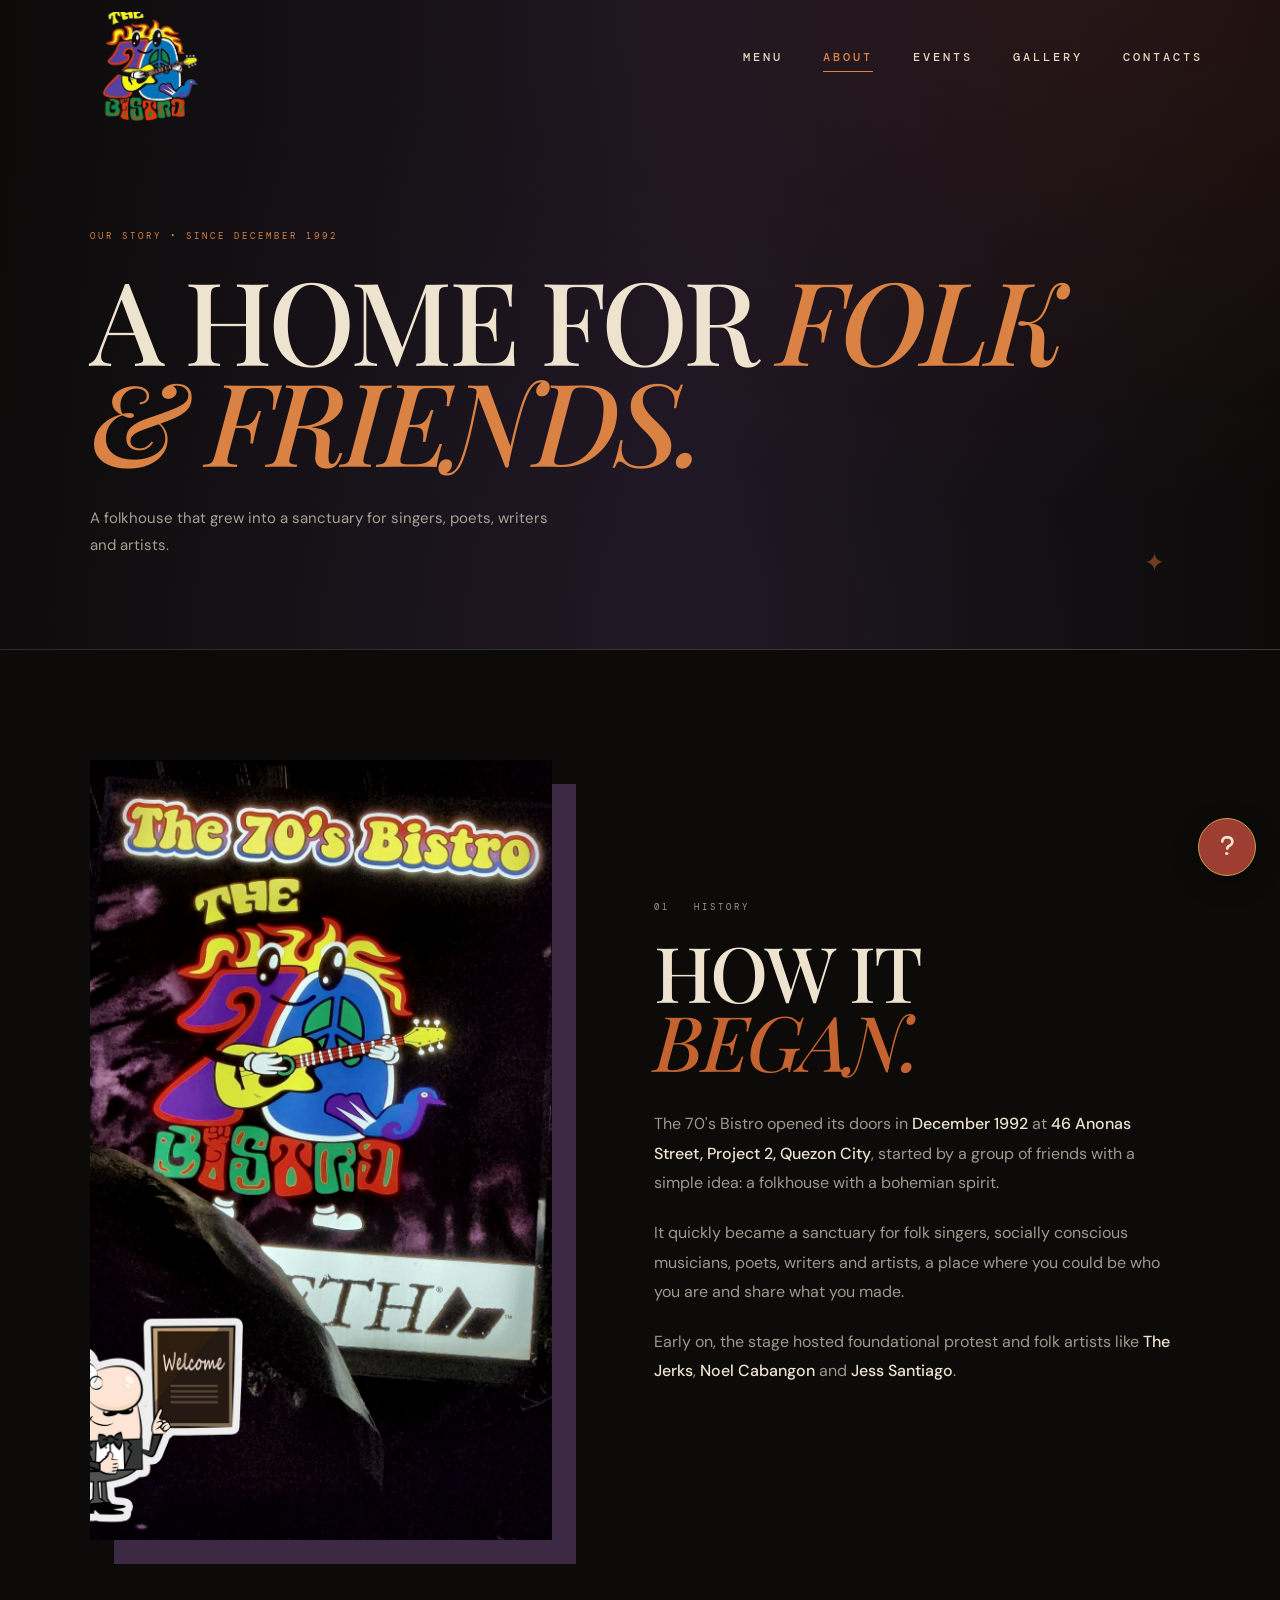
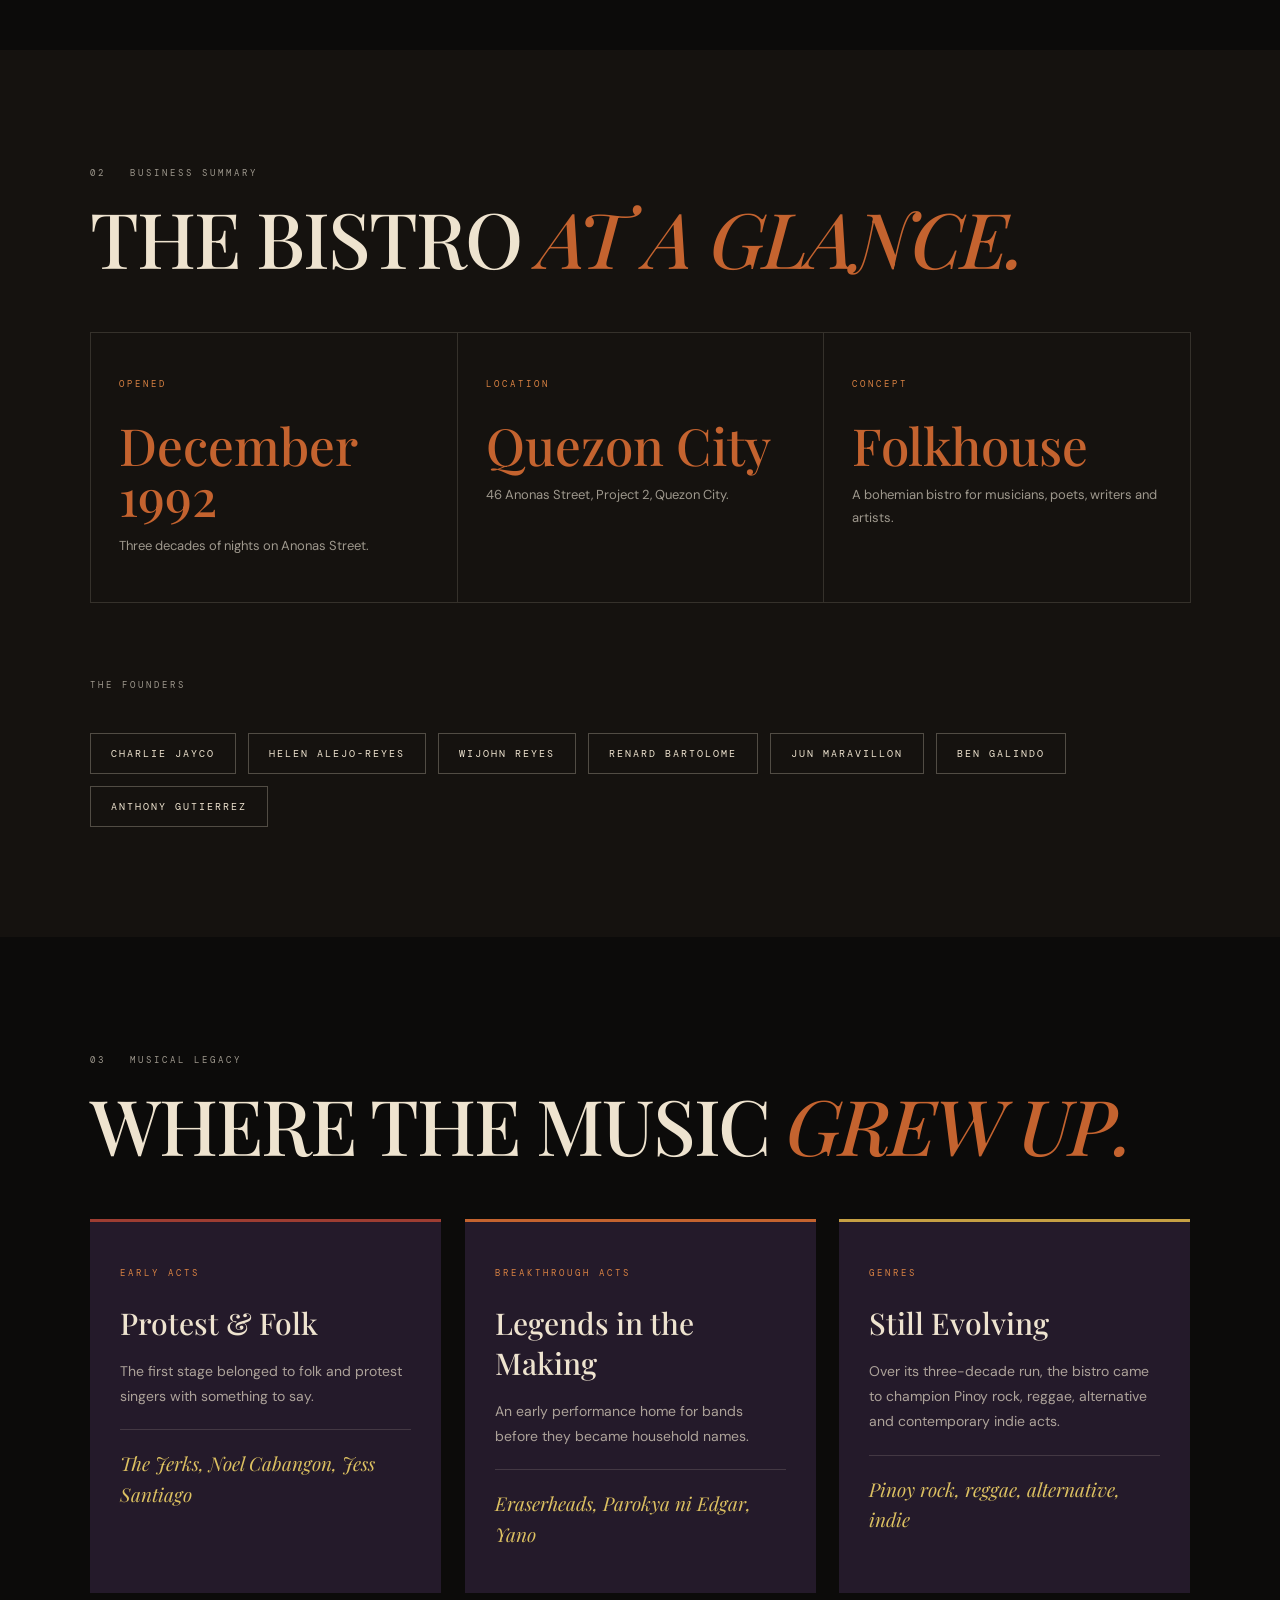
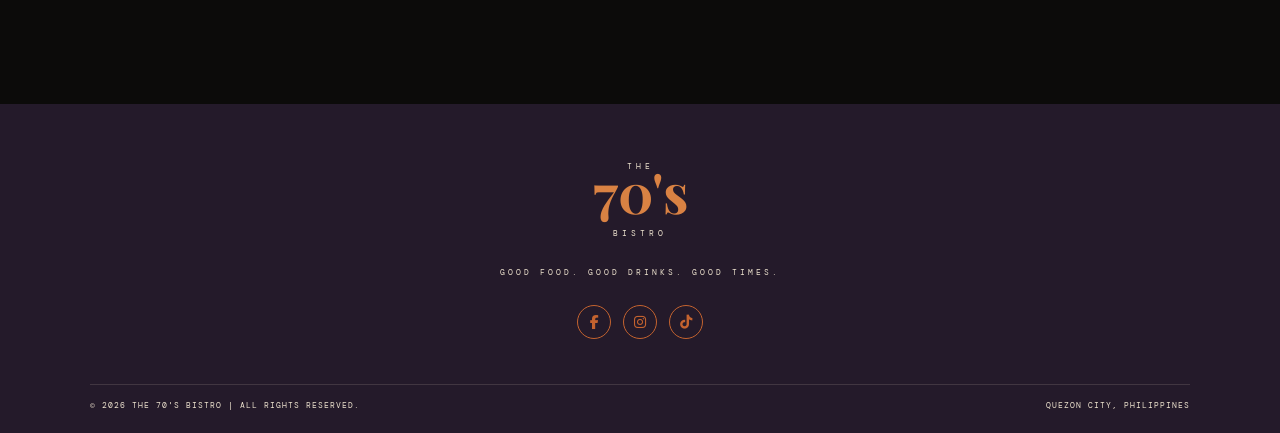
==== pages/about.html @ fbc9acb8 "Add files via upload" ====
<!DOCTYPE html>
<html lang="en">

<head>
    <meta charset="UTF-8">
    <meta name="viewport" content="width=device-width, initial-scale=1.0">
    <link rel="icon" type="image/png" href="../assets/images/tab%20image/logo%20no%20bg.png">
    <title>About | The 70's Bistro</title>
    <link rel="preconnect" href="https://fonts.googleapis.com">
    <link rel="preconnect" href="https://fonts.gstatic.com" crossorigin>
    <link
        href="https://fonts.googleapis.com/css2?family=DM+Mono:wght@400;500&family=DM+Sans:wght@400;500;600;700&family=Playfair+Display:ital,wght@0,500;0,600;0,700;1,500;1,600;1,700&display=swap"
        rel="stylesheet">
    <link rel="stylesheet" href="https://cdnjs.cloudflare.com/ajax/libs/font-awesome/6.5.2/css/all.min.css">
    <link rel="stylesheet" href="../assets/css/index.css">
    <link rel="stylesheet" href="../assets/css/inner-pages.css">
    <link rel="stylesheet" href="../assets/css/about.css">
    <link rel="stylesheet" href="../assets/css/faq.css">
    <script src="../assets/js/content.js" defer></script>
    <script src="../assets/js/site-data.js" defer></script>
    <script src="../assets/js/index.js" defer></script>
    <script src="../assets/js/faq.js" defer></script>
    <script src="../assets/js/pages.js" defer></script>
</head>

<body class="inner-page about-page">

    <header class="site-header">
        <nav class="navbar">
            <a href="../index.html" class="brand">
                <img class="brand-logo" src="../assets/images/logo/logo no bg.png" alt="The 70's Bistro">
            </a>

            <button class="mobile-menu" id="mobileMenu" aria-label="Toggle navigation" aria-expanded="false">
                <span></span><span></span><span></span>
            </button>

            <div class="nav-links" id="navLinks">
                <a href="menu.html">MENU</a>
                <a href="about.html" class="active">ABOUT</a>
                <a href="events.html">EVENTS</a>
                <a href="gallery.html">GALLERY</a>
                <a href="contacts.html">CONTACTS</a>
            </div>
        </nav>
    </header>

    <main>

        <section class="page-hero">
            <img class="page-hero-image" src="" alt="">
            <div class="page-hero-overlay"></div>

            <p class="eyebrow">OUR STORY • SINCE DECEMBER 1992</p>
            <h1>A HOME FOR <i>FOLK &amp; FRIENDS.</i></h1>
            <p class="page-hero-text">
                A folkhouse that grew into a sanctuary for singers, poets, writers and artists.
            </p>
        </section>

        <section class="page-section">
            <div class="story">
                <div class="story-image" data-reveal>
                    <img src="../assets/images/about/abt1.jpg" alt="The 70's Bistro, Anonas Street">
                </div>
                <div class="story-text" data-reveal>
                    <span class="mono-label">01 &nbsp; HISTORY</span>
                    <h2 class="title">HOW IT <i>BEGAN.</i></h2>
                    <p>
                        The 70's Bistro opened its doors in <strong>December 1992</strong> at
                        <strong>46 Anonas Street, Project 2, Quezon City</strong>, started by a group of friends
                        with a simple idea: a folkhouse with a bohemian spirit.
                    </p>
                    <p>
                        It quickly became a sanctuary for folk singers, socially conscious musicians, poets,
                        writers and artists, a place where you could be who you are and share what you made.
                    </p>
                    <p>
                        Early on, the stage hosted foundational protest and folk artists like
                        <strong>The Jerks</strong>, <strong>Noel Cabangon</strong> and <strong>Jess Santiago</strong>.
                    </p>
                </div>
            </div>
        </section>

        <section class="page-section alt">
            <span class="mono-label">02 &nbsp; BUSINESS SUMMARY</span>
            <h2 class="title" style="margin: 22px 0 60px;" data-reveal>THE BISTRO <i>AT A GLANCE.</i></h2>

            <div class="facts" data-reveal>
                <div class="fact">
                    <span class="mono-label accent">OPENED</span>
                    <strong>December 1992</strong>
                    <span class="desc">Three decades of nights on Anonas Street.</span>
                </div>
                <div class="fact">
                    <span class="mono-label accent">LOCATION</span>
                    <strong>Quezon City</strong>
                    <span class="desc">46 Anonas Street, Project 2, Quezon City.</span>
                </div>
                <div class="fact">
                    <span class="mono-label accent">CONCEPT</span>
                    <strong>Folkhouse</strong>
                    <span class="desc">A bohemian bistro for musicians, poets, writers and artists.</span>
                </div>
            </div>

            <div data-reveal style="margin-top: 70px;">
                <span class="mono-label">THE FOUNDERS</span>
                <ul class="founders">
                    <li>Charlie Jayco</li>
                    <li>Helen Alejo-Reyes</li>
                    <li>Wijohn Reyes</li>
                    <li>Renard Bartolome</li>
                    <li>Jun Maravillon</li>
                    <li>Ben Galindo</li>
                    <li>Anthony Gutierrez</li>
                </ul>
            </div>
        </section>

        <section class="page-section">
            <span class="mono-label">03 &nbsp; MUSICAL LEGACY</span>
            <h2 class="title" style="margin-top: 22px;" data-reveal>WHERE THE MUSIC <i>GREW UP.</i></h2>

            <div class="legacy-grid">
                <article class="legacy-card" data-reveal>
                    <span class="mono-label accent">EARLY ACTS</span>
                    <h3>Protest &amp; Folk</h3>
                    <p>The first stage belonged to folk and protest singers with something to say.</p>
                    <div class="acts">The Jerks, Noel Cabangon, Jess Santiago</div>
                </article>
                <article class="legacy-card" data-reveal>
                    <span class="mono-label accent">BREAKTHROUGH ACTS</span>
                    <h3>Legends in the Making</h3>
                    <p>An early performance home for bands before they became household names.</p>
                    <div class="acts">Eraserheads, Parokya ni Edgar, Yano</div>
                </article>
                <article class="legacy-card" data-reveal>
                    <span class="mono-label accent">GENRES</span>
                    <h3>Still Evolving</h3>
                    <p>Over its three-decade run, the bistro came to champion Pinoy rock, reggae, alternative and contemporary indie acts.</p>
                    <div class="acts">Pinoy rock, reggae, alternative, indie</div>
                </article>
            </div>
        </section>

    </main>

    <footer>
        <div class="footer-logo">
            <span class="top">THE</span>
            <strong>70's</strong>
            <span class="bottom">BISTRO</span>
        </div>

        <p>GOOD FOOD. GOOD DRINKS. GOOD TIMES.</p>

        <a class="footer-socials" href="https://www.facebook.com/the70sbistrobar" target="_blank" rel="noopener" aria-label="Visit The 70's Bistro on Facebook">
            <i class="fa-brands fa-facebook-f" aria-hidden="true"></i>
        </a>
        <a class="footer-socials" href="https://www.instagram.com/the70sbistrobar/" target="_blank" rel="noopener" aria-label="Visit The 70's Bistro on Instagram">
            <i class="fa-brands fa-instagram" aria-hidden="true"></i>
        </a>
        <a class="footer-socials" href="https://www.tiktok.com/@the70sbistro?_r=1&_t=ZS-99t8UBl7kQu" target="_blank" rel="noopener" aria-label="Visit The 70's Bistro on TikTok">
            <i class="fa-brands fa-tiktok" aria-hidden="true"></i>
        </a>

        <div class="footer-bottom">
            <span>&copy; 2026 THE 70'S BISTRO | ALL RIGHTS RESERVED.</span>
            <span>QUEZON CITY, PHILIPPINES</span>
        </div>
    </footer>

</body>

</html>
---- assets/css/index.css ----
:root {
    --black: #0C0B0A;
    --black-soft: #1 - --brown-dark: #2A1B15;
    --brown: #3A261D;

    --cream: #EEE3CF;
    --cream-soft: #E3D5BC;
    --cream-dark: #C8BBA4;

    --purple-dark: #241A2A;
    --purple: #3E2945;
    --purple-mid: #59405F;
    --purple-light: #806681;

    --green-dark: #1E3026;
    --green: #304936;
    --green-mid: #49634E;
    --green-light: #70816D;

    --red-dark: #722B26;
    --red: #9E3D32;
    --red-light: #B95040;

    --orange-dark: #93461F;
    --orange: #C4632F;
    --orange-light: #D98243;

    --gold: #C6A044;
    --gold-light: #DCC061;

    --blue-dark: #3D5B60;
    --blue: #648B91;
    --blue-light: #89ADB0;

    --pink: #985269;

    --grey: #9E988D;
    --grey-light: #C3BCB0;

    --line: rgba(238, 227, 207, .15);

    --line-light: rgba(238, 227, 207, .28);

    --serif:
        "Playfair Display",
        Georgia,
        serif;

    --sans:
        "DM Sans",
        Arial,
        sans-serif;

    --mono:
        "DM Mono",
        "Courier New",
        monospace;
}

* {

    margin: 0;
    padding: 0;
    box-sizing: border-box;
}

html {
    scroll-behavior: smooth;
}

body {
    background: var(--black);
    color: var(--cream);
    font-family: var(--sans);
    overflow-x: hidden;
}

img {
    display: block;
    width: 100%;
}

a {
    color: inherit;
    text-decoration: none;
}

button,
input,
select,
textarea {
    font: inherit;
}

button {
    cursor: pointer;
}

body::before {
    content: "";
    position: fixed;
    inset: 0;
    z-index: 9999;
    pointer-events: none;
    opacity: .025;
}

.section {
    padding: 130px 7vw;
}

.section-number {
    font-family: var(--mono);
    font-size: 9px;
    letter-spacing: 3px;
    color: var(--grey);
}

.site-header {
    position: absolute;
    top: 0;
    left: 0;
    width: 100%;
    z-index: 100;
    color: var(--cream);
}

.navbar {
    height: 105px;
    padding: 0 5vw;
    display: flex;
    align-items: center;
    justify-content: space-between;
}

.brand {
    display: flex;
    flex-direction: column;
    align-items: center;
    line-height: .8;
}

.brand-small-top,
.brand-small-bottom {
    font-family: var(--mono);
    font-size: 8px;
    letter-spacing: 4px;
    color: var(--cream-dark);
}

.brand-small-bottom {
    padding-top: 12px;
}

.brand-main {
    font-family: var(--serif);
    font-size: 36px;
    font-weight: 600;
    color: var(--cream);
}

.nav-links {
    display: flex;
    align-items: center;
    gap: 34px;
}

.nav-links a {
    font-family: var(--mono);
    font-size: 12px;
    letter-spacing: 2px;
    color: var(--cream-soft);
    transition: .3s ease;
}

.nav-links a:hover {
    color: var(--orange-light);
}

.nav-reserve {
    padding: 13px 22px;
    border: 1px solid var(--orange);
    background: transparent;
    color: var(--cream);
    font-family: var(--mono);
    font-size: 9px;
    letter-spacing: 2px;
    transition: .3s ease;
}

.nav-reserve:hover {
    background: var(--orange);
    border-color: var(--orange);
    color: var(--black);
}

.mobile-menu {
    display: none;
    width: 32px;
    border: none;
    background: transparent;
}

.mobile-menu span {
    display: block;
    height: 1px;
    margin: 6px 0;
    background: var(--cream);
}

.hero {
    min-height: 100vh;
    position: relative;
    display: flex;
    align-items: center;
    overflow: hidden;
    color: var(--cream);
}

.hero-image {
    position: absolute;
    inset: 0;
    transform: scale(1.03);
}

.hero-overlay {
    position: absolute;
    inset: 0;
    background:
        linear-gradient(90deg,
            rgba(12, 11, 10, .96) 0%,
            rgba(62, 41, 69, .68) 45%,
            rgba(158, 61, 50, .28) 75%,
            rgba(42, 27, 21, .40) 100%);
}

.hero-content {
    position: relative;
    z-index: 2;
    width: 90%;
    max-width: 1400px;
    margin: auto;
    padding-top: 80px;
}

.eyebrow {
    font-family: var(--mono);
    font-size: 9px;
    letter-spacing: 3px;
    margin-bottom: 30px;
    color: var(--orange-light);
}

.hero h1 {
    font-family: var(--serif);
    font-size: clamp(55px, 8.5vw, 135px);
    line-height: .86;
    letter-spacing: -5px;
    font-weight: 500;
}

.hero h1 i {
    color: var(--orange-light);
}

.hero-description {
    max-width: 440px;
    margin-top: 35px;
    color:rgba(238, 227, 207, .68);
    font-size: 15px;
    line-height: 1.8;
}
.hero-actions {
    display: flex;
    gap: 12px;
    margin-top: 35px;
}

.button {
    border: 1px solid transparent;
    padding: 17px 25px;
    font-family: var(--mono);
    font-size: 9px;
    letter-spacing: 2px;
    transition: .3s ease;
}

.button-light {
    background: var(--red);
    border-color: var(--red);
    color: var(--cream);
}

.button-light:hover {
    background: var(--red-light);
    border-color: var(--red-light);
    transform: translateY(-2px);
}

.button-dark {
    background: var(--green);
    border-color: var(--green);
    color: var(--cream);
}

.button-dark:hover {
    background: var(--red);
    border-color: var(--red);
}

.button.full {
    width: 100%;
}
.hero-bottom {
    position: absolute;
    bottom: 60px;
    left: 5vw;
    right: 5vw;
    z-index: 2;
    display: flex;
    justify-content: space-between;
    border-top: 1px solid rgba(238, 227, 207, .25);
    padding-top: 12px;
}

.hero-bottom span {
    font-family: var(--mono);
    font-size: 8px;
    letter-spacing: 2px;
    color:rgba(238, 227, 207, .55);
}
.intro {
    position: relative;
    min-height: 900px;
    display: grid;
    grid-template-columns: minmax(220px, 30%) 1fr;
    column-gap: 7vw;
    align-items: center;
    background: var(--black);
}
.intro-image {
    grid-column: 1;
    grid-row: 1;
    width: 100%;
    max-width: 560px;
    height: 560px;
    margin: 0;
    overflow: hidden;
    justify-self: start;
}

.intro-image img {
    width: 100%;
    height: 100%;
    object-fit: cover;
    filter: saturate(.72) contrast(1.08);
    transition: .6s ease;
}

.intro-image:hover img {
    transform: scale(1.03);
}
.intro-label {
    position: absolute;
    top: 130px;
    left: 7vw;
    z-index: 1;
    display: flex;
    flex-direction: column;
    gap: 10px;
    font-family: var(--mono);
    font-size: 9px;
    letter-spacing: 3px;
    color: var(--grey);
}
.intro-content {
    grid-column: 2;
    grid-row: 1;
    display: grid;
    grid-template-columns: 1.3fr 1fr;
    gap: 10vw;
    align-items: end;
}

.intro h2 {
    font-family: var(--serif);
    font-size: clamp(55px, 7vw, 105px);
    line-height: .9;
    font-weight: 500;
    letter-spacing: -3px;
}

.intro h2 i {
    color: var(--red-light);
}

.intro-text {
    max-width: 400px;
}

.intro-text p {
    margin-bottom: 20px;
    color: var(--grey);
    line-height: 1.8;
}

.text-link {
    display: inline-block;
    margin-top: 20px;
    font-family: var(--mono);
    font-size: 9px;
    letter-spacing: 2px;
    border-bottom: 1px solid var(--cream);
    padding-bottom: 5px;
    transition: .3s;
}

.text-link:hover {
    color: var(--orange-light);
    border-color: var(--orange-light);
}

.intro::after {
    content: "✦";
    position: absolute;
    right: 8%;
    top: 55%;
    font-size: 25px;
    color: var(--orange);
    opacity: .55;
}

@media (max-width: 768px) {
    .intro {
        min-height: auto;
        grid-template-columns: 1fr;
        row-gap: 60px;
        padding-top: 180px;
    }

    .intro-image,
    .intro-content {
        grid-column: 1;
    }

    .intro-image {
        grid-row: 1;
        width: min(75vw, 330px);
        height: 440px;
        justify-self: center;
    }

    .intro-content {
        grid-row: 2;
        grid-template-columns: 1fr;
        gap: 40px;
    }

    .intro-label {
        top: 60px;
        left: 7vw;
    }
}
.image-break {
    height: 100vh;
    min-height: 550px;
    position: relative;
    overflow: hidden;
}

.image-break img {
    height: 100%;
    object-fit: cover;
    filter: saturate(.78) contrast(1.08);
}

.image-break::after {
    content: "";
    position: absolute;
    inset: 0;
    background:
        linear-gradient(135deg,
            rgba(62, 41, 69, .40),
            rgba(158, 61, 50, .25),
            rgba(48, 73, 54, .25));
}

.image-caption {
    position: absolute;
    bottom: 30px;
    left: 5vw;
    right: 5vw;
    z-index: 2;
    display: flex;
    justify-content: space-between;
    color: var(--cream);
    border-top: 1px solid rgba(238, 227, 207, .40);
    padding-top: 12px;
    font-family: var(--mono);
    font-size: 8px;
    letter-spacing: 2px;
}
.menu {
    background: var(--black-soft);
    color: var(--cream);
}

.section-heading {
    max-width: 900px;
    margin-bottom: 60px;
}

.section-heading h2 {
    margin-top: 20px;
    font-family: var(--serif);
    font-size: clamp(55px, 7vw, 105px);
    line-height: .88;
    font-weight: 500;
    letter-spacing: -3px;
}

.section-heading h2 i {
    color: var(--orange);
}

.section-heading p {
    max-width: 450px;
    margin-top: 30px;
    color: var(--grey);
    line-height: 1.8;
}
.menu-filter {
    display: flex;
    gap: 30px;
    border-bottom: 1px solid var(--line);
}

.filter {
    background: none;
    border: none;
    padding: 15px 0;
    font-family: var(--mono);
    font-size: 9px;
    letter-spacing: 2px;
    color: var(--grey);
    transition: .3s;
}

.filter:hover {
    color: var(--cream);
}

.filter.active {
    color: var(--orange-light);
    border-bottom: 2px solid var(--orange);
}
.menu-list {
    border-bottom: 1px solid var(--line);
}

.menu-item {
    display: grid;
    grid-template-columns: 180px 1fr;
    border-bottom: 1px solid var(--line);
    padding: 25px 0;
    transition: .3s ease;
}

.menu-item:hover {
    background: rgba(158, 61, 50, .07);
}

.menu-item.hidden {
    display: none;
}

.menu-item-image {
    height: 120px;
    overflow: hidden;
}

.menu-item-image img {
    height: 100%;
    object-fit: cover;
    filter: saturate(.72) contrast(1.05);
    transition: .5s ease;
}

.menu-item:hover .menu-item-image img {
    transform: scale(1.05);
}
.menu-item-info {
    display: grid;
    grid-template-columns: 70px 1fr auto;
    gap: 30px;
    padding-left: 35px;
    align-items: center;
}

.menu-item-number {
    font-family: var(--mono);
    font-size: 9px;
    color: var(--grey);
}

.menu-item-description h3 {
    font-family: var(--serif);
    font-size: 28px;
    font-weight: 500;
}

.menu-item-description p {
    margin-top: 7px;
    color: var(--grey);
    max-width: 500px;
    font-size: 13px;
    line-height: 1.6;
}

.price {
    font-family: var(--serif);
    font-size: 23px;
    color: var(--gold-light);
}

.menu-footer {
    margin-top: 35px;
}
.about {
    display: grid;
    grid-template-columns: 1fr 1fr;
    background: var(--green-dark);
    color: var(--cream);
}

.about-image {
    min-height: 700px;
    overflow: hidden;
}

.about-image img {
    height: 100%;
    object-fit: cover;
    filter: saturate(.70) contrast(1.08);
    transition: .6s ease;
}

.about-image:hover img {
    transform: scale(1.03);
}

.about-content {
    padding: 100px 8vw;
    display: flex;
    flex-direction: column;
    justify-content: center;
}

.about-content h2 {
    font-family: var(--serif);
    font-size:
        clamp(50px, 6vw, 90px);
    line-height: .9;
    font-weight: 500;
    margin-top: 30px;
}

.about-content h2 i {
    color: var(--orange-light);
}

.about-content p {
    max-width: 480px;
    margin-top: 25px;
    color:
        rgba(238, 227, 207, .68);
    line-height: 1.8;
}

.about-content .text-link {
    width: max-content;
    color: var(--cream);
    border-color: var(--cream);
}
.events {
    position: relative;
    overflow: hidden;
    background: var(--black);
    color: var(--cream);
}

.events::before {
    content: "";
    position: absolute;
    width: 500px;
    height: 500px;
    border-radius: 50%;
    background:
        radial-gradient(circle,
            rgba(158, 61, 50, .12),
            transparent 70%);
    top: -200px;
    right: -100px;
    pointer-events: none;
}

.events::after {
    content: "";
    position: absolute;
    width: 400px;
    height: 400px;
    border-radius: 50%;
    background:
        radial-gradient(circle,
            rgba(89, 64, 95, .14),
            transparent 70%);
    bottom: -180px;
    left: -120px;
    pointer-events: none;
}

.events-top h2 {
    font-family: var(--serif);
    font-size: clamp(55px, 7vw, 105px);
    line-height: .88;
    font-weight: 500;
    margin-top: 25px;
}

.events-top h2 i {
    color: var(--red-light);
}

.events-list {
    margin-top: 80px;
}

.event {
    position: relative;
    z-index: 2;
    display: grid;
    grid-template-columns: 180px 100px 1fr auto;
    align-items: center;
    gap: 30px;
    padding: 30px 0;
    border-top: 1px solid var(--line);
    transition: .3s ease;
}

.event:last-child {
    border-bottom: 1px solid var(--line);
}

.event:hover {
    padding-left: 15px;
}
.event-image {
    width: 180px;
    height: 250px;
    overflow: hidden;
}

.event-image img {
    width: 100%;
    height: 100%;
    object-fit: cover;
    filter: saturate(.72) contrast(1.05);
    transition: .5s ease;
}

.event:hover .event-image img {
    transform: scale(1.08);
}

.event-date {
    display: flex;
    flex-direction: column;
}

.event-date span {
    font-family: var(--mono);
    font-size: 9px;
    letter-spacing: 2px;
    color: var(--grey);
}

.event-date strong {
    font-family: var(--serif);
    font-size: 65px;
    line-height: .9;
    color: var(--orange);
    transition: .3s;
}

.event:hover .event-date strong {
    color: var(--red-light);
}
.event-info>span {
    font-family: var(--mono);
    font-size: 8px;
    letter-spacing: 2px;
    color: var(--grey);
}

.event-info h3 {
    font-family: var(--serif);
    font-size: 32px;
    font-weight: 500;
    margin: 8px 0;
}

.event-info p {
    color: var(--grey);
    font-size: 13px;
}

.event>button {
    border: none;
    background: transparent;
    color: var(--cream);
    font-family: var(--mono);
    font-size: 9px;
    letter-spacing: 2px;
    transition: .3s;
}

.event>button:hover {
    color: var(--orange-light);
}
.statement {
    height: 85vh;
    min-height: 600px;
    position: relative;
    color: var(--cream);
    display: flex;
    align-items: center;
    overflow: hidden;
}

.statement-image {
    position: absolute;
    inset: 0;
    background:
        linear-gradient(rgba(12, 11, 10, .60),
            rgba(62, 41, 69, .72),
            rgba(158, 61, 50, .25)),
        url("../images/homepage/statement.jpg") center / cover no-repeat;
}

.statement-content {
    position: relative;
    z-index: 2;
    width: 86%;
    margin: auto;
}

.statement-content p {
    font-family: var(--mono);
    font-size: 10px;
    letter-spacing: 3px;
    color: var(--orange-light);
}

.statement-content h2 {
    font-family: var(--serif);
    font-size: clamp(65px, 9vw, 140px);
    line-height: .82;
    margin: 20px 0 40px;
}

.statement-content h2 i {
    color: var(--gold-light);
}
.reservation {
    position: relative;
    overflow: hidden;
    background:
        linear-gradient(rgba(238, 227, 207, .94),
            rgba(238, 227, 207, .94)),
        url("../images/homepage/reservation.jpg") center / cover no-repeat;
    color: var(--black);
    text-align: center;
}

.reservation-inner {
    max-width: 900px;
    margin: auto;
    position: relative;
    z-index: 2;
}

.reservation .section-number {
    color: #756F65;
}

.reservation h2 {
    font-family: var(--serif);
    font-size: clamp(60px, 8vw, 115px);
    line-height: .85;
    margin-top: 25px;
}

.reservation h2 i {
    color: var(--red);
}

.reservation p {
    margin: 30px auto;
    color: #756F65;
}
.contact {
    position: relative;
    display: grid;
    grid-template-columns: 1fr 1fr;
    border-top: 1px solid var(--line);
    background:
        linear-gradient(rgba(12, 11, 10, .93), rgba(30, 48, 38, .90)),
        url("../images/homepage/contact.jpg") center / cover no-repeat;
}

.contact-left h2 {
    font-family: var(--serif);
    font-size: clamp(60px, 8vw, 110px);
    line-height: .85;
    margin-top: 25px;
}

.contact-left h2 i {
    color: var(--orange);
}

.contact-info {
    display: grid;
    grid-template-columns: repeat(3, 1fr);
    gap: 30px;
    align-self: center;
}

.contact-label {
    display: block;
    font-family: var(--mono);
    font-size: 8px;
    letter-spacing: 2px;
    margin-bottom: 15px;
    color: var(--orange-light);
}

.contact-info p,
.contact-info a {
    display: block;
    font-size: 12px;
    color: var(--grey);
    line-height: 1.8;
}

.contact-info a {
    transition: .3s;
}

.contact-info a:hover {
    color: var(--red-light);
}

footer {
    background: lightgray;
    color: var(--black);
    padding: 10px 7vw 30px;
    text-align: center;
}

.footer-logo {
    display: flex;
    flex-direction: column;
    align-items: center;
    line-height: .8;
}

.footer-logo span {
    font-family: var(--mono);
    font-size: 8px;
    letter-spacing: 4px;
    padding-top: 17px;
}

.footer-logo strong {
    font-family: var(--serif);
    font-size: 55px;
    color: var(--orange-light);
}

footer>p {
    margin-top: 30px;
    font-family: var(--mono);
    font-size: 8px;
    letter-spacing: 3px;
    color: var(--black);
}

.footer-bottom {
    display: flex;
    justify-content: space-between;
    margin-top: 90px;
    padding-top: 15px;
    border-top: 1px solid rgba(238, 227, 207, .14);
    font-family: var(--mono);
    font-size: 8px;
    letter-spacing: 1px;
    color: var(--black);
}

.modal {
    position: fixed;
    inset: 0;
    z-index: 500;
    background:rgba(12, 11, 10, .92);
    display: none;
    align-items: center;
    justify-content: center;
    padding: 20px;
}

.modal.active {
    display: flex;
}

.modal-box {
    width: 100%;
    max-width: 650px;
    max-height: 90vh;
    overflow-y: auto;
    background: var(--cream);
    color: var(--black);
    padding: 60px;
    position: relative;
    border-top: 4px solid var(--red);
}

.modal-close {
    position: absolute;
    top: 18px;
    right: 25px;
    border: none;
    background: none;
    color: var(--black);
    font-size: 35px;
    font-weight: 300;
    transition: .3s;
}

.modal-close:hover {
    color: var(--orange);
    transform: rotate(90deg);
}
.modal-box h2 {
    font-family: var(--serif);
    font-size: 70px;
    line-height: .85;
    margin: 25px 0 40px;
}

.modal-box h2 i {
    color: var(--red);
}
.form-group {
    margin-bottom: 22px;
}

.form-group label {
    display: block;
    font-family: var(--mono);
    font-size: 8px;
    letter-spacing: 2px;
    margin-bottom: 8px;
    color: #5F5950;
}

.form-group input,
.form-group select {
    width: 100%;
    border: none;
    border-bottom: 1px solid rgba(12, 11, 10, .25);
    background: transparent;
    padding: 13px 0;
    outline: none;
    color: var(--black);
}

.form-group input:focus,
.form-group select:focus {

    border-color: var(--red);
}

::selection {
    background: var(--red);
    color: var(--cream);
}

::-webkit-scrollbar {
    width: 7px;
}

::-webkit-scrollbar-track {
    background: var(--black);
}

::-webkit-scrollbar-thumb {
    background: var(--red);
    border-radius: 10px;
}

::-webkit-scrollbar-thumb:hover {
    background: var(--orange);
}

.navbar {
    height: 88px;
    padding: 0 6vw;
}

@media (min-width: 651px) {
    .home-page .navbar {
        height: 120px;
    }

    .home-page .brand-logo {
        width: 150px;
        height: 110px;
    }

    .home-page .home-nav-links a:not(.nav-reserve) {
        font-size: 12px;
        font-weight: 500;
        letter-spacing: 3px;
    }

    .home-page .home-nav-links {
        gap: 40px;
    }

    .home-page .hero-content {
        transform: translateX(-2vw);
    }
}

@media (min-width: 1600px) {
    .home-page .hero-content {
        transform: translateX(-10vw);
    }
}

body.js-enabled .reveal {
    opacity: 0;
    transform: translateY(24px);
    transition: opacity .7s ease, transform .7s ease;
}

body.js-enabled .reveal.is-visible {
    opacity: 1;
    transform: translateY(0);
}

.quick-link-card.is-pressed {
    transform: translateY(-4px) scale(.985);
}

.nav-links a.active:not(.nav-reserve) {
    color: var(--orange-light);
}

.reservation-modal {
    position: fixed;
    inset: 0;
    z-index: 500;
    display: flex;
    align-items: center;
    justify-content: center;
    padding: 20px;
    background: rgba(12, 11, 10, .84);
    opacity: 0;
    pointer-events: none;
    transition: opacity .3s ease;
}

.reservation-modal.is-open {
    opacity: 1;
    pointer-events: auto;
}

.reservation-modal-box {
    position: relative;
    width: min(100%, 560px);
    padding: 48px;
    border-top: 4px solid var(--red);
    background: var(--cream);
    color: var(--black);
    transform: translateY(18px);
    transition: transform .3s ease;
}

.reservation-modal.is-open .reservation-modal-box {
    transform: translateY(0);
}

.reservation-modal-close {
    position: absolute;
    top: 12px;
    right: 20px;
    border: 0;
    background: transparent;
    color: var(--black);
    font-size: 30px;
}

.reservation-modal-box h2 {
    margin: 20px 0 30px;
    font-family: var(--serif);
    font-size: clamp(44px, 7vw, 72px);
    line-height: .9;
}

.reservation-modal-box h2 i {
    color: var(--red);
}

#reservationForm {
    display: grid;
    gap: 18px;
}

#reservationForm label {
    display: grid;
    gap: 7px;
    color: #5F5950;
    font-family: var(--mono);
    font-size: 8px;
    letter-spacing: 2px;
}

#reservationForm input,
#reservationForm select {
    width: 100%;
    padding: 11px 0;
    border: 0;
    border-bottom: 1px solid rgba(12, 11, 10, .25);
    outline: 0;
    background: transparent;
    color: var(--black);
}

#reservationForm input:focus,
#reservationForm select:focus {
    border-color: var(--red);
}

.reservation-message {
    min-height: 18px;
    color: var(--green);
    font-family: var(--mono);
    font-size: 10px;
    letter-spacing: 1px;
}

@media (max-width: 650px) {
    .nav-links.mobile-open {
        position: absolute;
        top: 70px;
        right: 7vw;
        left: 7vw;
        display: flex;
        flex-direction: column;
        align-items: stretch;
        gap: 0;
        padding: 12px 18px;
        border: 1px solid var(--line-light);
        background: rgba(21, 18, 16, .98);
    }

    .nav-links.mobile-open a {
        padding: 14px 0;
        border-bottom: 1px solid var(--line);
    }

    .nav-links.mobile-open a:last-child {
        border-bottom: 0;
    }

    .reservation-modal-box {
        padding: 42px 26px 30px;
    }
}

.home-nav-links a:not(.nav-reserve) {
    position: relative;
    padding-bottom: 7px;
    font-size: 12px;
    font-weight: 500;
}

.home-nav-links a:not(.nav-reserve)::after {
    content: "";
    position: absolute;
    right: 0;
    bottom: 0;
    left: 0;
    height: 1px;
    background: var(--orange-light);
    transform: scaleX(0);
    transform-origin: right;
    transition: transform .3s ease;
}

.home-nav-links a:not(.nav-reserve):hover::after {
    transform: scaleX(1);
    transform-origin: left;
}

.brand-main {
    font-size: 32px;
}

.brand-logo {
    width: 128px;
    height: 94px;
    object-fit: contain;
    transform: translateY(7px);
    transition: transform .3s ease, filter .3s ease;
}

.brand:hover .brand-logo {
    transform: translateY(7px) scale(1.05);
    filter: drop-shadow(0 0 8px rgba(217, 130, 67, .35));
}

.hero {
    min-height: 760px;
    height: min(88vh, 900px);
    background: var(--black);
}

.hero-image {
    inset: 0;
    background-image:
        linear-gradient(90deg,
            var(--black) 0%,
            rgba(12, 11, 10, .98) 24%,
            rgba(12, 11, 10, .72) 39%,
            rgba(12, 11, 10, 0) 66%),
        url("../images/homepage/img1.jpg");
    background-position: center;
    background-size: cover;
    transform: none;
}

.hero-overlay {
    background: linear-gradient(90deg, var(--black) 0%, rgba(12, 11, 10, .96) 24%, rgba(36, 26, 42, .72) 54%, rgba(12, 11, 10, .16) 100%);
}

.hero-content {
    width: 88%;
    max-width: 1220px;
    padding-top: 70px;
}

.hero h1 {
    max-width: 760px;
    font-size: clamp(58px, 7.5vw, 112px);
    letter-spacing: -4px;
}

.hero-description {
    max-width: 360px;
    margin-top: 28px;
}

.hero-actions {
    margin-top: 28px;
}

.hero-bottom {
    bottom: 28px;
    left: 6vw;
    right: 6vw;
}

.intro {
    min-height: 720px;
    grid-template-columns: minmax(300px, 42%) 1fr;
    column-gap: 8vw;
    padding: 120px 8vw;
}

.intro-image {
    width: min(100%, 480px);
    height: 570px;
    align-self: center;
    box-shadow: 24px 24px 0 var(--purple);
}

.intro-label {
    top: 70px;
    left: 8vw;
}

.intro-content {
    grid-template-columns: 1fr;
    gap: 32px;
    align-self: center;
    max-width: 620px;
}

.intro h2 {
    font-size: clamp(54px, 6.5vw, 94px);
}

.intro-text {
    max-width: 470px;
    padding-left: 18%;
}

.image-break {
    height: 970px;
    min-height: 0;
}

.image-break img {
    object-position: center 58%;
}

.quick-links {
    background: var(--black-soft);
}

.quick-links-grid {
    display: grid;
    grid-template-columns: repeat(4, 1fr);
    border-top: 1px solid var(--line);
    border-left: 1px solid var(--line);
}

.quick-link-card {
    min-height: 250px;
    display: flex;
    flex-direction: column;
    align-items: flex-start;
    padding: 28px 24px;
    border-right: 1px solid var(--line);
    border-bottom: 1px solid var(--line);
    transition: background .3s ease, transform .3s ease;
}

.quick-link-card:hover {
    background: var(--purple-dark);
    transform: translateY(-6px);
}

.quick-link-card-image {
    width: 100%;
    height: clamp(255px, 23vw, 400px);
    margin-top: 18px;
    object-fit: cover;
    filter: saturate(.78) contrast(1.05);
    transition: transform .4s ease, filter .4s ease;
}

.quick-link-card:hover .quick-link-card-image {
    transform: scale(1.03);
    filter: saturate(1) contrast(1.05);
}

.quick-link-card h3 {
    margin: 46px 0 14px;
    font-family: var(--serif);
    font-size: 30px;
    font-weight: 500;
}

.quick-link-card p {
    min-height: 68px;
    color: var(--grey);
    font-size: 13px;
    line-height: 1.7;
}

.quick-link-card .text-link {
    margin-top: auto;
}

.statement {
    height: 430px;
    min-height: 0;
}

.statement-image {
    background-image: linear-gradient(rgba(12, 11, 10, .62), rgba(62, 41, 69, .7)), url("../images/homepage/img5.jpg");
    background-position: center 46%;
}

.statement-content {
    width: 84%;
}

.statement-content h2 {
    font-size: clamp(58px, 8vw, 112px);
    margin: 14px 0 28px;
}

footer {
    background: var(--green-dark);
    color: var(--cream);
    padding: 42px 7vw 24px;
}

footer>p,
.footer-bottom {
    color: var(--cream);
}

.footer-bottom {
    margin-top: 45px;
    border-top-color: rgba(238, 227, 207, .14);
}

.footer-socials {
    display: inline-flex;
    align-items: center;
    justify-content: center;
    width: 34px;
    height: 34px;
    margin-top: 28px;
    border: 1px solid var(--orange);
    border-radius: 50%;
    background: transparent;
    color: var(--orange);
    font-size: 14px;
    transition: background .3s ease, color .3s ease, transform .3s ease;
}

.footer-socials:hover {
    background: var(--orange);
    color: var(--black);
    transform: translateY(-2px);
}

.footer-socials + .footer-socials {
    margin-left: 8px;
}

@media (max-width: 1000px) {
    .quick-links-grid {
        grid-template-columns: repeat(2, 1fr);
    }
}

@media (max-width: 650px) {
    .home-page .mobile-menu {
        display: block;
    }

    .home-page .home-nav-links {
        display: none;
    }

    .home-page .home-nav-links.mobile-open {
        display: flex;
    }

    .quick-links-grid {
        grid-template-columns: 1fr;
    }
}
---- assets/css/inner-pages.css ----
.inner-page .navbar {
    height: 120px;
}

.inner-page .brand-logo {
    width: 150px;
    height: 110px;
}

.inner-page .nav-links {
    gap: 40px;
}

.inner-page .nav-links a {
    position: relative;
    padding-bottom: 7px;
    font-size: 12px;
    font-weight: 500;
    letter-spacing: 3px;
}

.inner-page .nav-links a::after {
    content: "";
    position: absolute;
    right: 0;
    bottom: 0;
    left: 0;
    height: 1px;
    background: var(--orange-light);
    transform: scaleX(0);
    transform-origin: right;
    transition: transform .3s ease;
}

.inner-page .nav-links a:hover::after,
.inner-page .nav-links a.active::after {
    transform: scaleX(1);
    transform-origin: left;
}

@media (max-width: 650px) {
    .inner-page .navbar {
        height: 96px;
    }

    .inner-page .brand-logo {
        width: 112px;
        height: 82px;
    }

    .inner-page .mobile-menu {
        display: block;
    }

    .inner-page .nav-links {
        display: none;
    }

    .inner-page .nav-links.mobile-open {
        display: flex;
        top: 88px;
    }
}

.page-hero {
    position: relative;
    overflow: hidden;
    padding: 230px 7vw 90px;
    border-bottom: 1px solid var(--line);
    background:
        radial-gradient(ellipse at 85% 0%, rgba(158, 61, 50, .28), transparent 55%),
        radial-gradient(ellipse at 10% 100%, rgba(62, 41, 69, .55), transparent 60%),
        var(--black);
}

.page-hero-image {
    position: absolute;
    inset: 0;
    height: 100%;
    object-fit: cover;
    filter: saturate(.78) contrast(1.05);
}

.page-hero-overlay {
    position: absolute;
    inset: 0;
    background: linear-gradient(90deg,
            rgba(12, 11, 10, .96) 0%,
            rgba(36, 26, 42, .72) 54%,
            rgba(12, 11, 10, .35) 100%);
}

.page-hero > *:not(.page-hero-image):not(.page-hero-overlay) {
    position: relative;
    z-index: 2;
}

.page-hero::after {
    z-index: 2;
    content: "✦";
    position: absolute;
    right: 9%;
    bottom: 70px;
    font-size: 25px;
    color: var(--orange);
    opacity: .55;
}

.page-hero .eyebrow {
    margin-bottom: 26px;
}

.page-hero h1 {
    max-width: 1000px;
    font-family: var(--serif);
    font-size: clamp(56px, 9vw, 132px);
    font-weight: 500;
    line-height: .88;
    letter-spacing: -4px;
}

.page-hero h1 i {
    color: var(--orange-light);
}

.page-hero-text {
    max-width: 460px;
    margin-top: 34px;
    color: rgba(238, 227, 207, .68);
    font-size: 15px;
    line-height: 1.8;
}

@media (max-width: 650px) {
    .page-hero {
        padding: 170px 7vw 64px;
    }

    .page-hero h1 {
        letter-spacing: -2px;
    }
}

.page-section {
    padding: 110px 7vw;
}

.page-section.alt {
    background: #15120f;
}

.page-section h2.title {
    font-family: var(--serif);
    font-size: clamp(44px, 6vw, 88px);
    font-weight: 500;
    line-height: .9;
    letter-spacing: -2px;
}

.page-section h2.title i {
    color: var(--orange);
}

.mono-label {
    font-family: var(--mono);
    font-size: 9px;
    letter-spacing: 3px;
    color: var(--grey);
}

.mono-label.accent {
    color: var(--orange-light);
}

.cta-band {
    display: flex;
    flex-wrap: wrap;
    align-items: center;
    justify-content: space-between;
    gap: 30px;
    padding: 70px 7vw;
    background: var(--green-dark);
}

.cta-band h2 {
    font-family: var(--serif);
    font-size: clamp(36px, 5vw, 70px);
    font-weight: 500;
    line-height: .95;
}

.cta-band h2 i {
    color: var(--gold-light);
}

.cta-band .hero-actions {
    margin-top: 0;
}

body.js-enabled .reveal {
    will-change: opacity, transform;
}

img[src=""] {
    visibility: hidden;
}

@media (max-width: 650px) {
    .page-section {
        padding: 72px 7vw;
    }

    .footer-bottom {
        flex-direction: column;
        gap: 8px;
    }
}

.chip {
    padding: 11px 20px;
    border: 1px solid var(--line-light);
    background: transparent;
    color: var(--cream-soft);
    font-family: var(--mono);
    font-size: 9px;
    letter-spacing: 2px;
    text-transform: uppercase;
    transition: .3s ease;
}

.chip:hover {
    border-color: var(--orange);
}

.chip.active {
    border-color: var(--orange);
    background: var(--orange);
    color: var(--black);
}
---- assets/css/about.css ----
.story {
    display: grid;
    grid-template-columns: minmax(280px, 42%) 1fr;
    gap: 8vw;
    align-items: center;
}

.story-image {
    position: relative;
    height: 780px;
    overflow: hidden;
    box-shadow: 24px 24px 0 var(--purple);
}

.story-image img {
    height: 100%;
    object-fit: cover;
    object-position: center;
    filter: saturate(.72) contrast(1.08);
    transition: transform .6s ease;
}

.story-image:hover img {
    transform: scale(1.04);
}

.story-text h2 {
    margin: 22px 0 34px;
}

.story-text p {
    max-width: 520px;
    margin-bottom: 20px;
    color: var(--grey);
    line-height: 1.85;
}

.story-text p strong {
    color: var(--cream);
    font-weight: 500;
}

.facts {
    display: grid;
    grid-template-columns: repeat(3, 1fr);
    border-top: 1px solid var(--line);
    border-left: 1px solid var(--line);
}

.fact {
    padding: 38px 28px 44px;
    border-right: 1px solid var(--line);
    border-bottom: 1px solid var(--line);
    transition: background .3s ease;
}

.fact:hover {
    background: var(--purple-dark);
}

.fact strong {
    display: block;
    margin: 28px 0 12px;
    font-family: var(--serif);
    font-size: clamp(34px, 4vw, 58px);
    font-weight: 500;
    line-height: 1;
    color: var(--orange);
}

.fact span.desc {
    color: var(--grey);
    font-size: 13px;
    line-height: 1.7;
}

.founders {
    display: flex;
    flex-wrap: wrap;
    gap: 12px;
    margin-top: 40px;
}

.founders li {
    list-style: none;
    padding: 13px 20px;
    border: 1px solid var(--line-light);
    font-family: var(--mono);
    font-size: 10px;
    letter-spacing: 2px;
    text-transform: uppercase;
    transition: border-color .3s, color .3s, transform .3s;
}

.founders li:hover {
    border-color: var(--orange);
    color: var(--orange-light);
    transform: translateY(-3px);
}

.legacy-grid {
    display: grid;
    grid-template-columns: repeat(3, 1fr);
    gap: 24px;
    margin-top: 60px;
}

.legacy-card {
    padding: 38px 30px 44px;
    border-top: 3px solid var(--red);
    background: var(--purple-dark);
    transition: transform .3s ease, background .3s ease;
}

.legacy-card:nth-child(2) {
    border-color: var(--orange);
}

.legacy-card:nth-child(3) {
    border-color: var(--gold);
}

.legacy-card:hover {
    transform: translateY(-6px);
    background: var(--purple);
}

.legacy-card h3 {
    margin: 22px 0 16px;
    font-family: var(--serif);
    font-size: 30px;
    font-weight: 500;
}

.legacy-card p {
    color: rgba(238, 227, 207, .68);
    font-size: 14px;
    line-height: 1.8;
}

.legacy-card .acts {
    margin-top: 20px;
    padding-top: 18px;
    border-top: 1px solid var(--line);
    font-family: var(--serif);
    font-size: 19px;
    font-style: italic;
    line-height: 1.6;
    color: var(--gold-light);
}

@media (max-width: 900px) {
    .story {
        grid-template-columns: 1fr;
    }

    .story-image {
        height: 520px;
        margin-right: 24px;
    }

    .facts,
    .legacy-grid {
        grid-template-columns: 1fr;
    }
}

.about-page footer {
    background: var(--purple-dark);
}
---- assets/css/faq.css ----
.faq-widget {
    position: fixed;
    right: 24px;
    bottom: 24px;
    z-index: 9000;
    font-family: var(--sans);
}

.faq-bubble {
    width: 58px;
    height: 58px;
    border: 1px solid var(--gold);
    border-radius: 50%;
    background: var(--red);
    color: var(--cream);
    font-size: 1.35rem;
    cursor: pointer;
    display: flex;
    align-items: center;
    justify-content: center;
    box-shadow: 0 8px 24px rgba(0, 0, 0, 0.45);
    transition: transform 0.2s ease, background 0.2s ease;
    position: relative;
    animation: faq-pump 2s ease-in-out infinite;
}

.faq-bubble::before,
.faq-bubble::after {
    content: '';
    position: absolute;
    inset: -1px;
    border: 2px solid var(--gold);
    border-radius: 50%;
    opacity: 0;
    pointer-events: none;
    animation: faq-trail 2s ease-out infinite;
}

.faq-bubble::after {
    animation-delay: 0.6s;
}

.faq-widget.open .faq-bubble,
.faq-widget.open .faq-bubble::before,
.faq-widget.open .faq-bubble::after {
    animation: none;
}

@keyframes faq-pump {
    0%, 100% { transform: scale(1); }
    15% { transform: scale(1.12); }
    30% { transform: scale(1); }
    45% { transform: scale(1.08); }
    60% { transform: scale(1); }
}

@keyframes faq-trail {
    0% { transform: scale(1); opacity: 0.7; }
    100% { transform: scale(2.1); opacity: 0; }
}

.faq-bubble:hover,
.faq-bubble:focus-visible {
    background: var(--red-light);
    transform: scale(1.06);
}

.faq-panel {
    position: absolute;
    right: 0;
    bottom: 72px;
    width: 340px;
    max-width: calc(100vw - 32px);
    max-height: min(70vh, 520px);
    display: flex;
    flex-direction: column;
    background: var(--black);
    color: var(--cream);
    border: 1px solid var(--gold);
    border-radius: 14px;
    box-shadow: 0 16px 48px rgba(0, 0, 0, 0.55);
    overflow: hidden;
    opacity: 0;
    visibility: hidden;
    transform: translateY(12px) scale(0.97);
    transform-origin: bottom right;
    transition: opacity 0.2s ease, transform 0.2s ease, visibility 0.2s;
}

.faq-widget.open .faq-panel {
    opacity: 1;
    visibility: visible;
    transform: none;
}

.faq-header {
    padding: 16px 18px;
    background: var(--red-dark);
    border-bottom: 1px solid var(--gold);
}

.faq-header span {
    display: block;
    font-family: var(--mono);
    font-size: 0.65rem;
    letter-spacing: 0.15em;
    color: var(--gold-light);
}

.faq-header h2 {
    margin: 4px 0 0;
    font-family: var(--serif);
    font-size: 1.25rem;
    font-weight: 600;
}

.faq-list {
    overflow-y: auto;
    padding: 6px 0;
}

.faq-item + .faq-item {
    border-top: 1px solid rgba(238, 227, 207, 0.12);
}

.faq-question {
    width: 100%;
    padding: 13px 18px;
    display: flex;
    justify-content: space-between;
    align-items: center;
    gap: 12px;
    background: none;
    border: 0;
    color: inherit;
    font: 500 0.9rem/1.35 var(--sans);
    text-align: left;
    cursor: pointer;
}

.faq-question:hover,
.faq-question:focus-visible {
    color: var(--gold-light);
}

.faq-question i {
    flex-shrink: 0;
    font-size: 0.7rem;
    color: var(--gold);
    transition: transform 0.2s ease;
}

.faq-item.open .faq-question i {
    transform: rotate(180deg);
}

.faq-answer {
    display: none;
    padding: 0 18px 14px;
    font-size: 0.85rem;
    line-height: 1.55;
    color: var(--cream-dark);
}

.faq-item.open .faq-answer {
    display: block;
}

.faq-answer a {
    color: var(--gold-light);
}

@media (max-width: 480px) {
    .faq-widget {
        right: 16px;
        bottom: 16px;
    }
}

@media (prefers-reduced-motion: reduce) {
    .faq-bubble,
    .faq-bubble::before,
    .faq-bubble::after,
    .faq-panel,
    .faq-question i {
        transition: none;
        animation: none;
    }
}
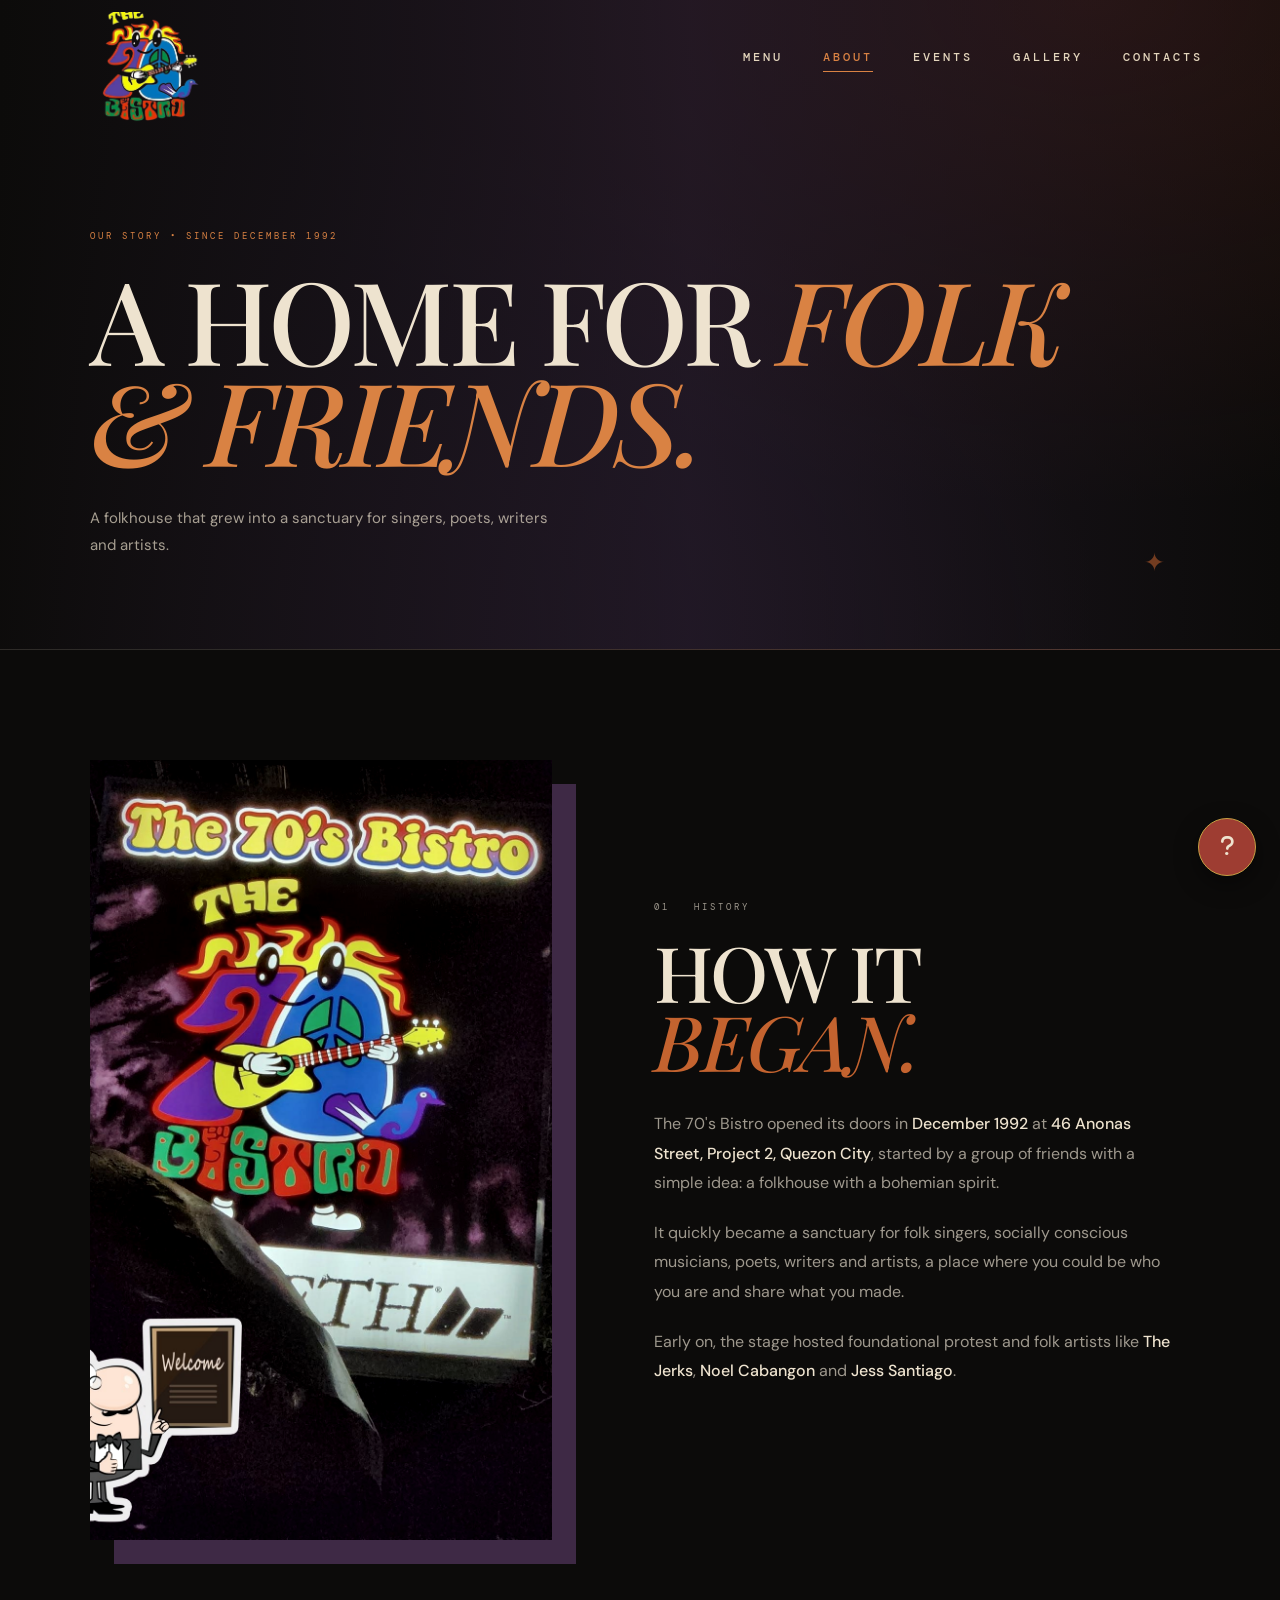
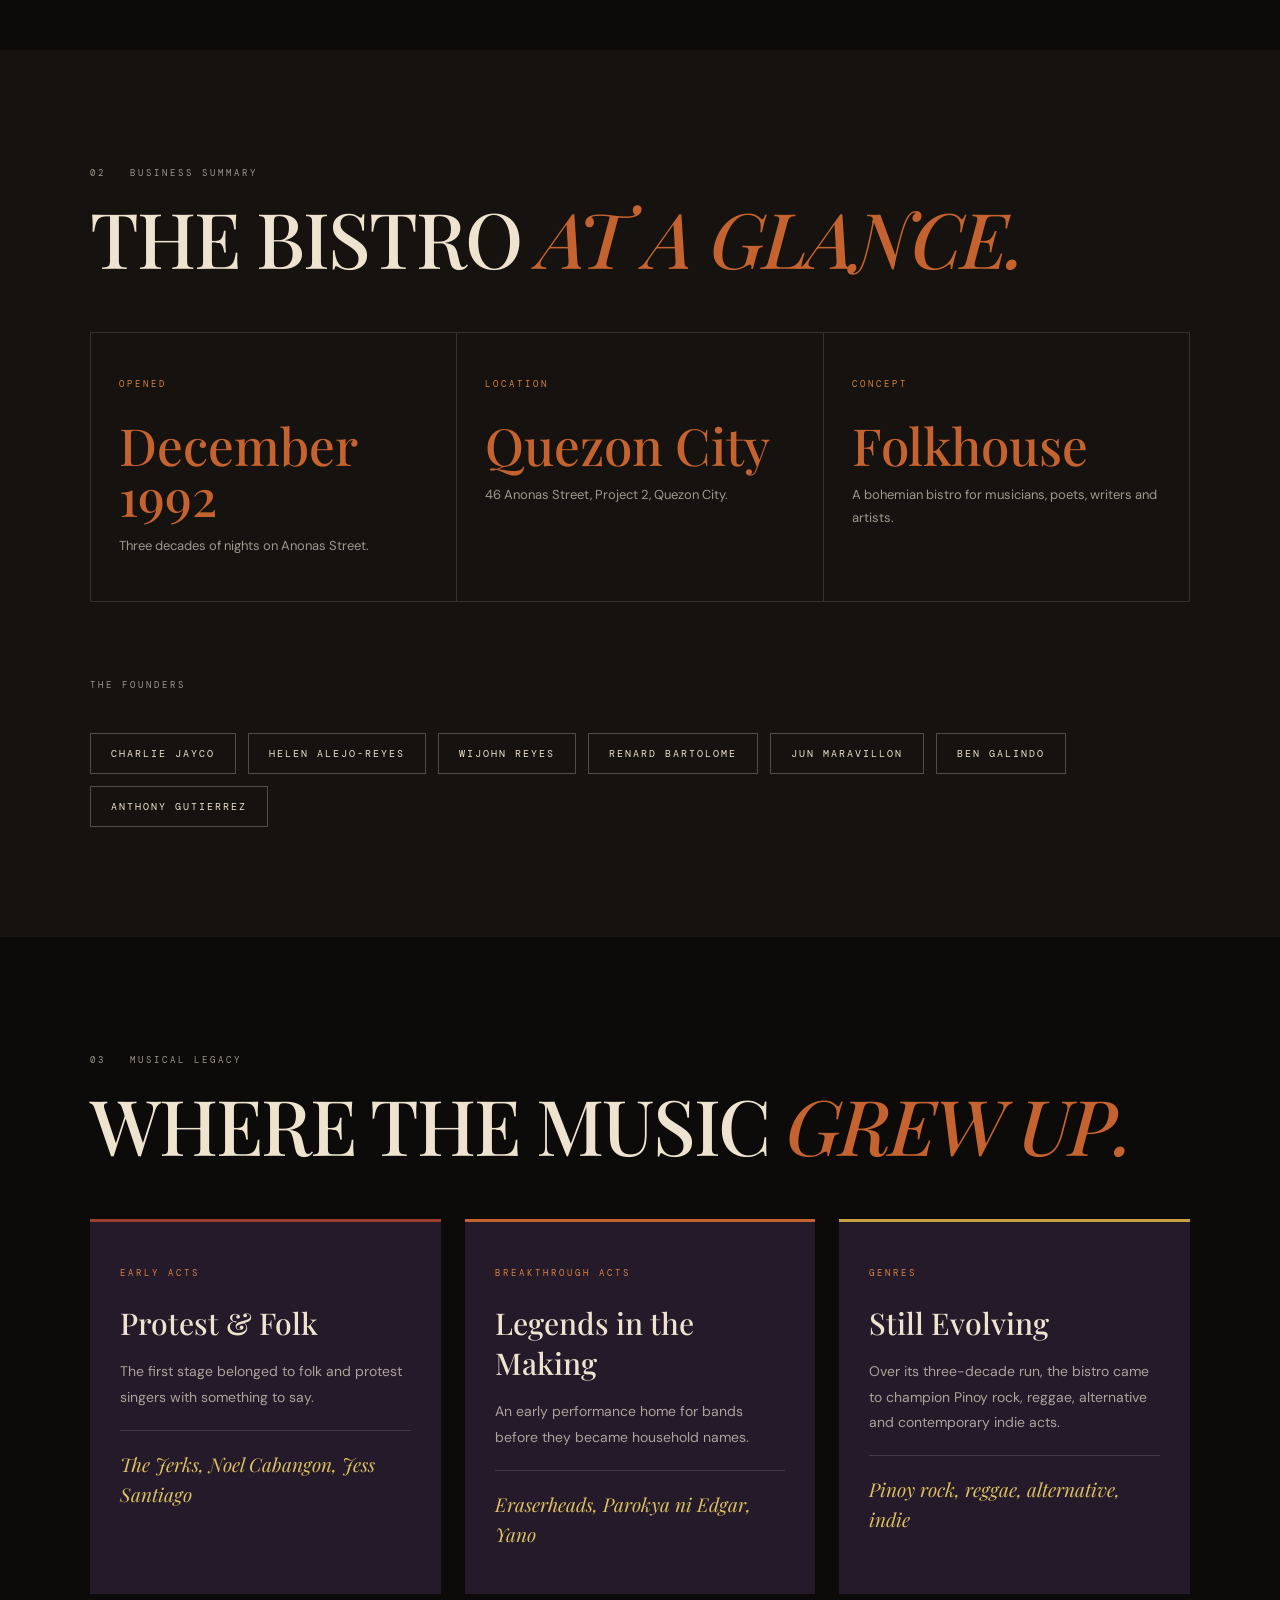
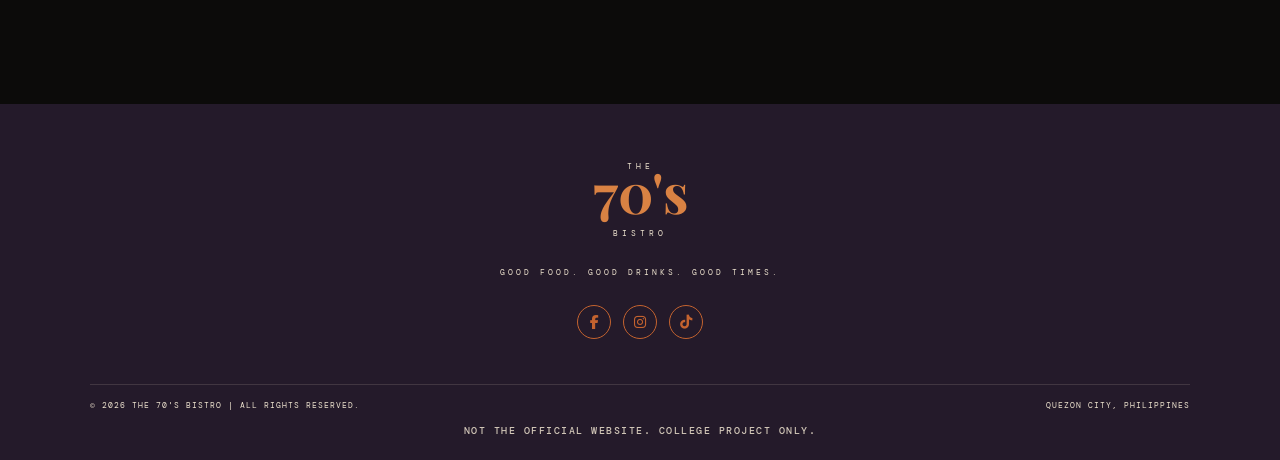
==== commit 62720ecf: "Add files via upload" ====
--- a/pages/about.html
+++ b/pages/about.html
@@ -170,6 +170,8 @@
             <span>&copy; 2026 THE 70'S BISTRO | ALL RIGHTS RESERVED.</span>
             <span>QUEZON CITY, PHILIPPINES</span>
         </div>
+
+        <p class="footer-disclaimer">NOT THE OFFICIAL WEBSITE. COLLEGE PROJECT ONLY.</p>
     </footer>
 
 </body>
--- a/assets/css/index.css
+++ b/assets/css/index.css
@@ -1569,3 +1569,14 @@
         grid-template-columns: 1fr;
     }
 }
+
+.footer-disclaimer {
+    margin: 14px 0 0;
+    text-align: center;
+    font-family: var(--mono);
+    font-size: 10px;
+    font-weight: 500;
+    letter-spacing: 1.5px;
+    color: var(--cream);
+    opacity: .85;
+}
